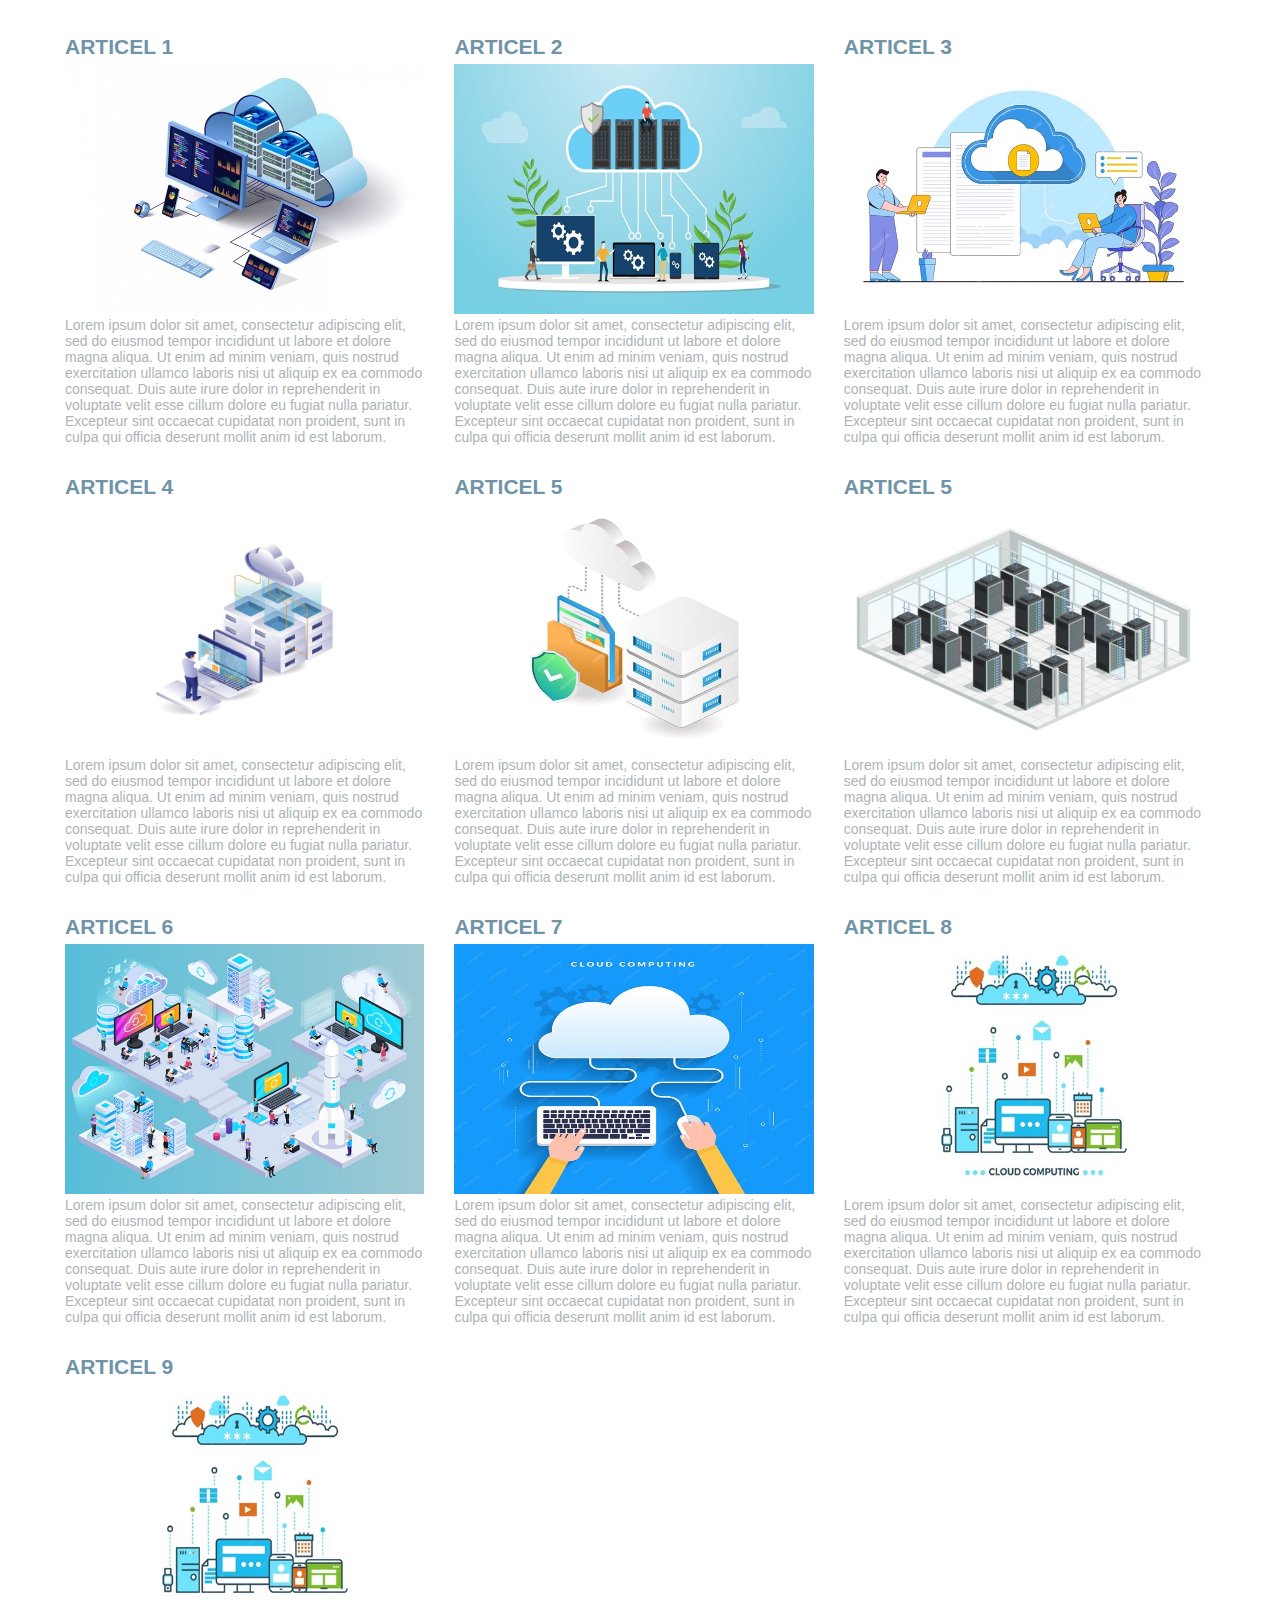
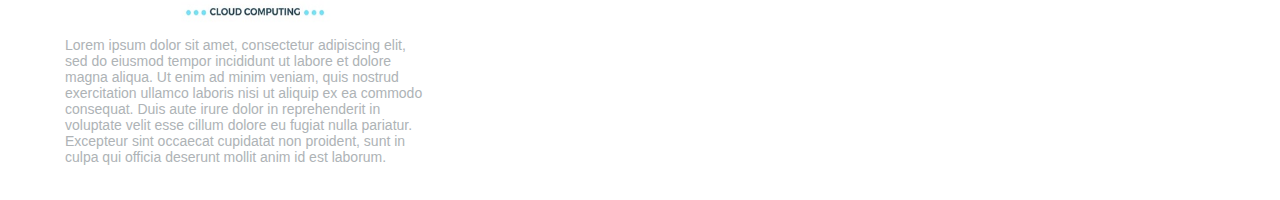
==== contact.html @ bf23ce4f "Push nr2" ====
<!DOCTYPE html>
<html lang="en">
<head>
    <meta charset="UTF-8">
    <meta name="viewport" content="width=device-width, initial-scale=1.0">
    <title>Contact</title>
    <link rel="stylesheet" href="assets/css/style.css">
</head>
<body>
    <div class="container contact">
        <header>
            <div class="topnav"></div>
            <div class="nav"></div>
            <div class="slider"></div>
        </header>

        <div class="feature">

        </div>
        <div class="articels">
            <div class="articel">
                <div class="atitle"><h2>Articel 1</h2></div>
                <div class="aimage"><img src="assets/imgs/1.jpg" alt="Aricel 1"></div>
                <div class="adescription"><p>Lorem ipsum dolor sit amet, consectetur adipiscing elit, sed do eiusmod tempor incididunt ut labore et dolore magna aliqua. Ut enim ad minim veniam, quis nostrud exercitation ullamco laboris nisi ut aliquip ex ea commodo consequat. Duis aute irure dolor in reprehenderit in voluptate velit esse cillum dolore eu fugiat nulla pariatur. Excepteur sint occaecat cupidatat non proident, sunt in culpa qui officia deserunt mollit anim id est laborum.</p></div>
            </div>
            <div class="articel">
                <div class="atitle"><h2>Articel 2</h2></div>
                <div class="aimage"><img src="assets/imgs/2.jpg" alt="Aricel 1"></div>
                <div class="adescription"><p>Lorem ipsum dolor sit amet, consectetur adipiscing elit, sed do eiusmod tempor incididunt ut labore et dolore magna aliqua. Ut enim ad minim veniam, quis nostrud exercitation ullamco laboris nisi ut aliquip ex ea commodo consequat. Duis aute irure dolor in reprehenderit in voluptate velit esse cillum dolore eu fugiat nulla pariatur. Excepteur sint occaecat cupidatat non proident, sunt in culpa qui officia deserunt mollit anim id est laborum.</p></div>
            </div>
            <div class="articel">
                <div class="atitle"><h2>Articel 3</h2></div>
                <div class="aimage"><img src="assets/imgs/3.jpg" alt="Aricel 1"></div>
                <div class="adescription"><p>Lorem ipsum dolor sit amet, consectetur adipiscing elit, sed do eiusmod tempor incididunt ut labore et dolore magna aliqua. Ut enim ad minim veniam, quis nostrud exercitation ullamco laboris nisi ut aliquip ex ea commodo consequat. Duis aute irure dolor in reprehenderit in voluptate velit esse cillum dolore eu fugiat nulla pariatur. Excepteur sint occaecat cupidatat non proident, sunt in culpa qui officia deserunt mollit anim id est laborum.</p></div>
            </div>
            <div class="articel">
                <div class="atitle"><h2>Articel 4</h2></div>
                <div class="aimage"><img src="assets/imgs/4.jpg" alt="Aricel 1"></div>
                <div class="adescription"><p>Lorem ipsum dolor sit amet, consectetur adipiscing elit, sed do eiusmod tempor incididunt ut labore et dolore magna aliqua. Ut enim ad minim veniam, quis nostrud exercitation ullamco laboris nisi ut aliquip ex ea commodo consequat. Duis aute irure dolor in reprehenderit in voluptate velit esse cillum dolore eu fugiat nulla pariatur. Excepteur sint occaecat cupidatat non proident, sunt in culpa qui officia deserunt mollit anim id est laborum.</p></div>
            </div>
            <div class="articel">
                <div class="atitle"><h2>Articel 5</h2></div>
                <div class="aimage"><img src="assets/imgs/5.jpg" alt="Aricel 1"></div>
                <div class="adescription"><p>Lorem ipsum dolor sit amet, consectetur adipiscing elit, sed do eiusmod tempor incididunt ut labore et dolore magna aliqua. Ut enim ad minim veniam, quis nostrud exercitation ullamco laboris nisi ut aliquip ex ea commodo consequat. Duis aute irure dolor in reprehenderit in voluptate velit esse cillum dolore eu fugiat nulla pariatur. Excepteur sint occaecat cupidatat non proident, sunt in culpa qui officia deserunt mollit anim id est laborum.</p></div>
            </div>
            <div class="articel">
                <div class="atitle"><h2>Articel 5</h2></div>
                <div class="aimage"><img src="assets/imgs/6.jpg" alt="Aricel 1"></div>
                <div class="adescription"><p>Lorem ipsum dolor sit amet, consectetur adipiscing elit, sed do eiusmod tempor incididunt ut labore et dolore magna aliqua. Ut enim ad minim veniam, quis nostrud exercitation ullamco laboris nisi ut aliquip ex ea commodo consequat. Duis aute irure dolor in reprehenderit in voluptate velit esse cillum dolore eu fugiat nulla pariatur. Excepteur sint occaecat cupidatat non proident, sunt in culpa qui officia deserunt mollit anim id est laborum.</p></div>
            </div>
            <div class="articel">
                <div class="atitle"><h2>Articel 6</h2></div>
                <div class="aimage"><img src="assets/imgs/7.jpg" alt="Aricel 1"></div>
                <div class="adescription"><p>Lorem ipsum dolor sit amet, consectetur adipiscing elit, sed do eiusmod tempor incididunt ut labore et dolore magna aliqua. Ut enim ad minim veniam, quis nostrud exercitation ullamco laboris nisi ut aliquip ex ea commodo consequat. Duis aute irure dolor in reprehenderit in voluptate velit esse cillum dolore eu fugiat nulla pariatur. Excepteur sint occaecat cupidatat non proident, sunt in culpa qui officia deserunt mollit anim id est laborum.</p></div>
            </div>
            <div class="articel">
                <div class="atitle"><h2>Articel 7</h2></div>
                <div class="aimage"><img src="assets/imgs/8.jpg" alt="Aricel 1"></div>
                <div class="adescription"><p>Lorem ipsum dolor sit amet, consectetur adipiscing elit, sed do eiusmod tempor incididunt ut labore et dolore magna aliqua. Ut enim ad minim veniam, quis nostrud exercitation ullamco laboris nisi ut aliquip ex ea commodo consequat. Duis aute irure dolor in reprehenderit in voluptate velit esse cillum dolore eu fugiat nulla pariatur. Excepteur sint occaecat cupidatat non proident, sunt in culpa qui officia deserunt mollit anim id est laborum.</p></div>
            </div>
            <div class="articel">
                <div class="atitle"><h2>Articel 8</h2></div>
                <div class="aimage"><img src="assets/imgs/9.jpg" alt="Aricel 1"></div>
                <div class="adescription"><p>Lorem ipsum dolor sit amet, consectetur adipiscing elit, sed do eiusmod tempor incididunt ut labore et dolore magna aliqua. Ut enim ad minim veniam, quis nostrud exercitation ullamco laboris nisi ut aliquip ex ea commodo consequat. Duis aute irure dolor in reprehenderit in voluptate velit esse cillum dolore eu fugiat nulla pariatur. Excepteur sint occaecat cupidatat non proident, sunt in culpa qui officia deserunt mollit anim id est laborum.</p></div>
            </div>
            <div class="articel">
                <div class="atitle"><h2>Articel 9</h2></div>
                <div class="aimage"><img src="assets/imgs/9.jpg" alt="Aricel 1"></div>
                <div class="adescription"><p>Lorem ipsum dolor sit amet, consectetur adipiscing elit, sed do eiusmod tempor incididunt ut labore et dolore magna aliqua. Ut enim ad minim veniam, quis nostrud exercitation ullamco laboris nisi ut aliquip ex ea commodo consequat. Duis aute irure dolor in reprehenderit in voluptate velit esse cillum dolore eu fugiat nulla pariatur. Excepteur sint occaecat cupidatat non proident, sunt in culpa qui officia deserunt mollit anim id est laborum.</p></div>
            </div>
        </div>

        <footer>

        </footer>
    </div>
</body>
</html>
---- assets/css/style.css ----
*, *:before, *:after {
    margin: 0;
    padding: 0;
    box-sizing: border-box;
  }
body, html{
    font-size: 14px;
    width: 100%;
    height: 100%;
    background: #8E2DE2;  /* fallback for old browsers */
    background: -webkit-linear-gradient(to right, #4A00E0, #8E2DE2);  /* Chrome 10-25, Safari 5.1-6 */
    background: linear-gradient(to right, #4A00E0, #8E2DE2); /* W3C, IE 10+/ Edge, Firefox 16+, Chrome 26+, Opera 12+, Safari 7+ */
    box-sizing: border-box;
}
ul li a,
a,
body,
span,
text {
    font-family: Poppins, sans-serif
}

header ul > li {
    list-style: none;
    float: left;
    margin: 10px 10px auto;
}

.pastro{
    clear: both;
}

.hide{
    display:none;
 }



.container{
    margin: auto;
    width: 100%;
    background-color: white;
}
header{

}
.topnav{
    margin: auto;
    width: 100%;
    max-height: 20px;

}
.topnavl{
    margin: 0 0 0 10px;

}
.topnavr {
    float: right;
    margin: 0 10px 0 0;

}
.topnav p {
    float: left;
    text-transform: uppercase;
    font-size: 10px;
    margin: 5px auto;
}
.topnav span, .topnav a {
    text-transform: uppercase;
    font-size: 10px;
    margin: 5px auto;
}

.logo {
    margin: 10px 0 0 0;
}

.logo img {
    width: 200px;
    float: left;
}
.nav {
    float: right;
    margin: 0 10px ;
}
.nav li a {
    text-decoration: none;
    text-transform: uppercase;
    color: #626262;
}
.slider{}

.feature{
    margin: auto;
    width: 100%;
}

.featurediv{
    display: flex;
    flex-wrap: nowrap;
    justify-content: center;
    
    
}

.featureitem{
    margin: 0 20px 20px 20px;
    border: 2px solid #4A00E0;
    border-radius: 8px;
    padding: 40px;
}

.front-page{
    width: 80%;
}


.articels{
    width: 100%;
    display: flex;
    flex-wrap: wrap;
    padding: 20px 50px 20px 50px;
    flex-grow: 1
}

.articel{

    width: 33%;
    height: auto;
    padding: 15px;


}
.atitle{
    padding-bottom: 5px;
}
.atitle h2{
    color: #6f93a8;
    font-family: 'Segoe UI', Tahoma, Geneva, Verdana, sans-serif;
    text-transform:uppercase;
}
.aimage {}
.aimage img {
        width: 100%;
        height: 250px;
}
.adescription{
    font-size: 14px;
    font-family: 'Segoe UI', Tahoma, Geneva, Verdana, sans-serif;
    color: #aeb3b6;
}

.login-page{
    width: 20%;
    height: 100%;
    float: right;
    margin: 0 60px 0 0;
    padding: 10px;

}
@media screen and (max-width:900px) {
    .login-page{
        margin: 20px 20px 20px 20px;
        width: 90%;
        height: 100%;
    }
}
.login{
    display: block;
    margin: auto;
    padding: 60px 25px 60px 25px;
    
    background: #FFF;
    

}
.loginheader{
    display: block;
    height: 100%;
    width: 100%;
    margin: 10px;

}
.loginform{

    margin: 10px;
    padding: 5px;
}

.form-group{
    margin-bottom: 15px;
}
.form-control{
    display: block;
    width: 100%;
    height: 34px;
    padding: 6px 12px;
    font-size: 14px;
    border: 1px solid #ccc;

}

.btn {
    font-size: 14px;
    font-weight: 400;
    text-align: center;
    border: 1px solid #000 transparent;
    padding: 6px 12px;
    box-shadow:  none !important;
}
.btn-block{
    display: block;
    width: 100%;
}
.btn-rreth{
    display: block;
    width: 50%;
    padding: 5px;
    border-radius: 5px;
    margin-top: 20px;
}
.btn-thjesht{
    background-color: #fff;
    color: #626262;

}
.btn-mir{
    color: #fff;;
    background-color: #4A00E0;
    border-color: #8E2DE2;
}
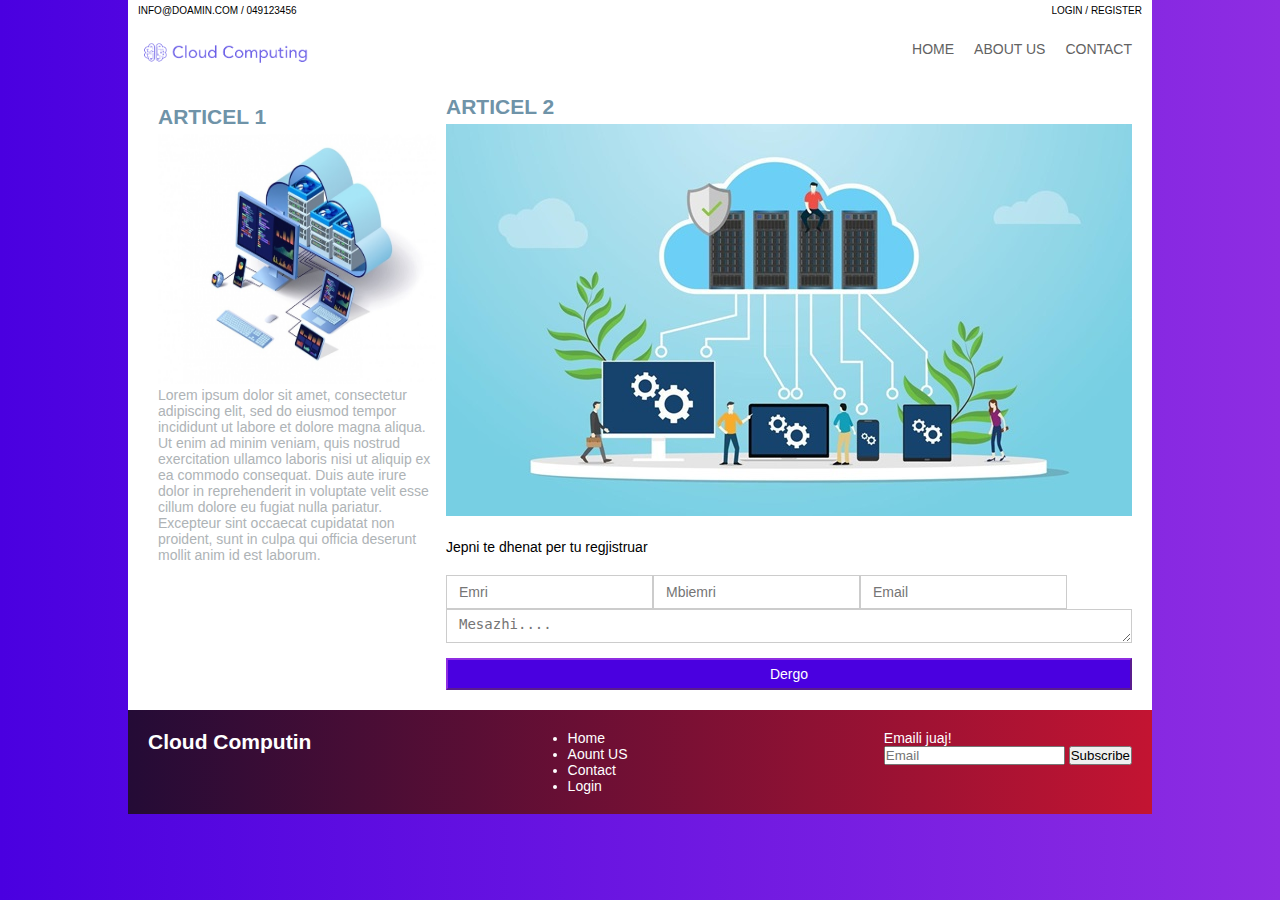
==== commit b4cd513e: "Commit #3" ====
--- a/contact.html
+++ b/contact.html
@@ -9,69 +9,79 @@
 <body>
     <div class="container contact">
         <header>
-            <div class="topnav"></div>
-            <div class="nav"></div>
+            <div class="topnav">
+                <div class="topnavl">
+                    <p><span>info@doamin.com</span> / 049123456</p>
+                </div>
+                <div class="topnavc"></div>
+                <div class="topnavr">
+                    <p><a>Login</a> / <a>register</a></p>
+                </div>
+            </div>
+            <div class="pastro"></div>
+            <div class="logo"><img src="assets/imgs/logo.png"/></div>
+            <div class="nav">
+                <ul>
+                    <li><a href="index.html">Home</a></li>
+                    <li><a href="aboutis.html">About US</a></li>
+                    <li><a href="contact.html">Contact</a></li>
+                </ul>
+            </div>
             <div class="slider"></div>
         </header>
-
-        <div class="feature">
-
-        </div>
-        <div class="articels">
-            <div class="articel">
+        <div class="pastro"></div>
+        <div class="contactp">
+            <div class="contacta">
                 <div class="atitle"><h2>Articel 1</h2></div>
                 <div class="aimage"><img src="assets/imgs/1.jpg" alt="Aricel 1"></div>
                 <div class="adescription"><p>Lorem ipsum dolor sit amet, consectetur adipiscing elit, sed do eiusmod tempor incididunt ut labore et dolore magna aliqua. Ut enim ad minim veniam, quis nostrud exercitation ullamco laboris nisi ut aliquip ex ea commodo consequat. Duis aute irure dolor in reprehenderit in voluptate velit esse cillum dolore eu fugiat nulla pariatur. Excepteur sint occaecat cupidatat non proident, sunt in culpa qui officia deserunt mollit anim id est laborum.</p></div>
             </div>
-            <div class="articel">
+            <div class="kontakta">
                 <div class="atitle"><h2>Articel 2</h2></div>
-                <div class="aimage"><img src="assets/imgs/2.jpg" alt="Aricel 1"></div>
-                <div class="adescription"><p>Lorem ipsum dolor sit amet, consectetur adipiscing elit, sed do eiusmod tempor incididunt ut labore et dolore magna aliqua. Ut enim ad minim veniam, quis nostrud exercitation ullamco laboris nisi ut aliquip ex ea commodo consequat. Duis aute irure dolor in reprehenderit in voluptate velit esse cillum dolore eu fugiat nulla pariatur. Excepteur sint occaecat cupidatat non proident, sunt in culpa qui officia deserunt mollit anim id est laborum.</p></div>
-            </div>
-            <div class="articel">
-                <div class="atitle"><h2>Articel 3</h2></div>
-                <div class="aimage"><img src="assets/imgs/3.jpg" alt="Aricel 1"></div>
-                <div class="adescription"><p>Lorem ipsum dolor sit amet, consectetur adipiscing elit, sed do eiusmod tempor incididunt ut labore et dolore magna aliqua. Ut enim ad minim veniam, quis nostrud exercitation ullamco laboris nisi ut aliquip ex ea commodo consequat. Duis aute irure dolor in reprehenderit in voluptate velit esse cillum dolore eu fugiat nulla pariatur. Excepteur sint occaecat cupidatat non proident, sunt in culpa qui officia deserunt mollit anim id est laborum.</p></div>
-            </div>
-            <div class="articel">
-                <div class="atitle"><h2>Articel 4</h2></div>
-                <div class="aimage"><img src="assets/imgs/4.jpg" alt="Aricel 1"></div>
-                <div class="adescription"><p>Lorem ipsum dolor sit amet, consectetur adipiscing elit, sed do eiusmod tempor incididunt ut labore et dolore magna aliqua. Ut enim ad minim veniam, quis nostrud exercitation ullamco laboris nisi ut aliquip ex ea commodo consequat. Duis aute irure dolor in reprehenderit in voluptate velit esse cillum dolore eu fugiat nulla pariatur. Excepteur sint occaecat cupidatat non proident, sunt in culpa qui officia deserunt mollit anim id est laborum.</p></div>
-            </div>
-            <div class="articel">
-                <div class="atitle"><h2>Articel 5</h2></div>
-                <div class="aimage"><img src="assets/imgs/5.jpg" alt="Aricel 1"></div>
-                <div class="adescription"><p>Lorem ipsum dolor sit amet, consectetur adipiscing elit, sed do eiusmod tempor incididunt ut labore et dolore magna aliqua. Ut enim ad minim veniam, quis nostrud exercitation ullamco laboris nisi ut aliquip ex ea commodo consequat. Duis aute irure dolor in reprehenderit in voluptate velit esse cillum dolore eu fugiat nulla pariatur. Excepteur sint occaecat cupidatat non proident, sunt in culpa qui officia deserunt mollit anim id est laborum.</p></div>
-            </div>
-            <div class="articel">
-                <div class="atitle"><h2>Articel 5</h2></div>
-                <div class="aimage"><img src="assets/imgs/6.jpg" alt="Aricel 1"></div>
-                <div class="adescription"><p>Lorem ipsum dolor sit amet, consectetur adipiscing elit, sed do eiusmod tempor incididunt ut labore et dolore magna aliqua. Ut enim ad minim veniam, quis nostrud exercitation ullamco laboris nisi ut aliquip ex ea commodo consequat. Duis aute irure dolor in reprehenderit in voluptate velit esse cillum dolore eu fugiat nulla pariatur. Excepteur sint occaecat cupidatat non proident, sunt in culpa qui officia deserunt mollit anim id est laborum.</p></div>
-            </div>
-            <div class="articel">
-                <div class="atitle"><h2>Articel 6</h2></div>
-                <div class="aimage"><img src="assets/imgs/7.jpg" alt="Aricel 1"></div>
-                <div class="adescription"><p>Lorem ipsum dolor sit amet, consectetur adipiscing elit, sed do eiusmod tempor incididunt ut labore et dolore magna aliqua. Ut enim ad minim veniam, quis nostrud exercitation ullamco laboris nisi ut aliquip ex ea commodo consequat. Duis aute irure dolor in reprehenderit in voluptate velit esse cillum dolore eu fugiat nulla pariatur. Excepteur sint occaecat cupidatat non proident, sunt in culpa qui officia deserunt mollit anim id est laborum.</p></div>
-            </div>
-            <div class="articel">
-                <div class="atitle"><h2>Articel 7</h2></div>
-                <div class="aimage"><img src="assets/imgs/8.jpg" alt="Aricel 1"></div>
-                <div class="adescription"><p>Lorem ipsum dolor sit amet, consectetur adipiscing elit, sed do eiusmod tempor incididunt ut labore et dolore magna aliqua. Ut enim ad minim veniam, quis nostrud exercitation ullamco laboris nisi ut aliquip ex ea commodo consequat. Duis aute irure dolor in reprehenderit in voluptate velit esse cillum dolore eu fugiat nulla pariatur. Excepteur sint occaecat cupidatat non proident, sunt in culpa qui officia deserunt mollit anim id est laborum.</p></div>
-            </div>
-            <div class="articel">
-                <div class="atitle"><h2>Articel 8</h2></div>
-                <div class="aimage"><img src="assets/imgs/9.jpg" alt="Aricel 1"></div>
-                <div class="adescription"><p>Lorem ipsum dolor sit amet, consectetur adipiscing elit, sed do eiusmod tempor incididunt ut labore et dolore magna aliqua. Ut enim ad minim veniam, quis nostrud exercitation ullamco laboris nisi ut aliquip ex ea commodo consequat. Duis aute irure dolor in reprehenderit in voluptate velit esse cillum dolore eu fugiat nulla pariatur. Excepteur sint occaecat cupidatat non proident, sunt in culpa qui officia deserunt mollit anim id est laborum.</p></div>
-            </div>
-            <div class="articel">
-                <div class="atitle"><h2>Articel 9</h2></div>
-                <div class="aimage"><img src="assets/imgs/9.jpg" alt="Aricel 1"></div>
-                <div class="adescription"><p>Lorem ipsum dolor sit amet, consectetur adipiscing elit, sed do eiusmod tempor incididunt ut labore et dolore magna aliqua. Ut enim ad minim veniam, quis nostrud exercitation ullamco laboris nisi ut aliquip ex ea commodo consequat. Duis aute irure dolor in reprehenderit in voluptate velit esse cillum dolore eu fugiat nulla pariatur. Excepteur sint occaecat cupidatat non proident, sunt in culpa qui officia deserunt mollit anim id est laborum.</p></div>
+                <div class=""><img src="assets/imgs/2.jpg" alt="Aricel 1"></div>
+                <div class="kontaktforma">
+                    <form name="kontakt" method="post" id="kontaktforma" action="">
+                        <p style="margin:20px 0 20px 0">Jepni te dhenat per tu regjistruar</p>
+                        <div class="form-group njerresht">
+                            <input class="form-control" type="text" placeholder="Emri" required>
+                        </div>
+                        <div class="form-group njerresht">
+                            <input class="form-control" type="text" placeholder="Mbiemri" required>
+                        </div>
+                        <div class="form-group njerresht">
+                            <input class="form-control " type="text" placeholder="Email" required>
+                        </div>
+                        <div class="form-group ">
+                            <textarea class="form-control" type="text" placeholder="Mesazhi...." required></textarea>
+                        </div>
+                        <button class="btn btn-mir btn-block" id="submit" type="submit" name="submit">Dergo</button>
+                    </form>
+
+                </div>
             </div>
         </div>
 
         <footer>
-
+            <div class="footeri">
+                <div class="footerleft">
+                    <h2>Cloud Computin</h2>
+                </div>
+                <div class="footercenter">
+                    <ul>
+                        <li>Home</li>
+                        <li>Aount US</li>
+                        <li>Contact</li>
+                        <li>Login</li>
+                    </ul>
+                </div>
+                <div class="footerright">
+                    <div class="subs">
+                        <p>Emaili juaj!</p>
+                        <input type="email" placeholder="Email">
+                        <button>Subscribe</button>
+                    </div>
+                </div>
+            </div>
         </footer>
     </div>
 </body>
--- a/assets/css/style.css
+++ b/assets/css/style.css
@@ -11,6 +11,7 @@
     background: -webkit-linear-gradient(to right, #4A00E0, #8E2DE2);  /* Chrome 10-25, Safari 5.1-6 */
     background: linear-gradient(to right, #4A00E0, #8E2DE2); /* W3C, IE 10+/ Edge, Firefox 16+, Chrome 26+, Opera 12+, Safari 7+ */
     box-sizing: border-box;
+    font-family: Poppins, sans-serif;
 }
 ul li a,
 a,
@@ -88,10 +89,19 @@
     text-transform: uppercase;
     color: #626262;
 }
-.slider{}
+.slider{
+    max-height: 500px;
+    background-image:  url("../imgs/7.jpg");
+    /*background-repeat: no-repeat; */
+}
+
+.slider img{
+    margin: auto;
+    height: 400px;
+}
 
 .feature{
-    margin: auto;
+    margin: 50px 0 50px 0;
     width: 100%;
 }
 
@@ -228,4 +238,43 @@
     color: #fff;;
     background-color: #4A00E0;
     border-color: #8E2DE2;
-}+}
+
+.contact{
+    width: 80%;
+}
+
+.contactp{
+    display: flex;
+    padding: 20px 20px 20px 20px;
+}
+.contacta{
+    margin: 10px;
+}
+
+.kontaktforma .njerresht{
+    float: left;
+    display: flex;
+    flex-wrap: wrap;
+    margin:auto;
+}
+
+footer{
+    height: auto;
+    padding: 20px;
+    background: #c31432;  /* fallback for old browsers */
+    background: -webkit-linear-gradient(to right, #240b36, #c31432);  /* Chrome 10-25, Safari 5.1-6 */
+    background: linear-gradient(to right, #240b36, #c31432); /* W3C, IE 10+/ Edge, Firefox 16+, Chrome 26+, Opera 12+, Safari 7+ */
+
+}
+
+.footeri {
+    display: flex;
+	flex-direction: row;
+	flex-wrap: wrap;
+	justify-content: space-between;
+	align-items: stretch;
+	align-content: stretch;
+    color: #fff;
+}
+
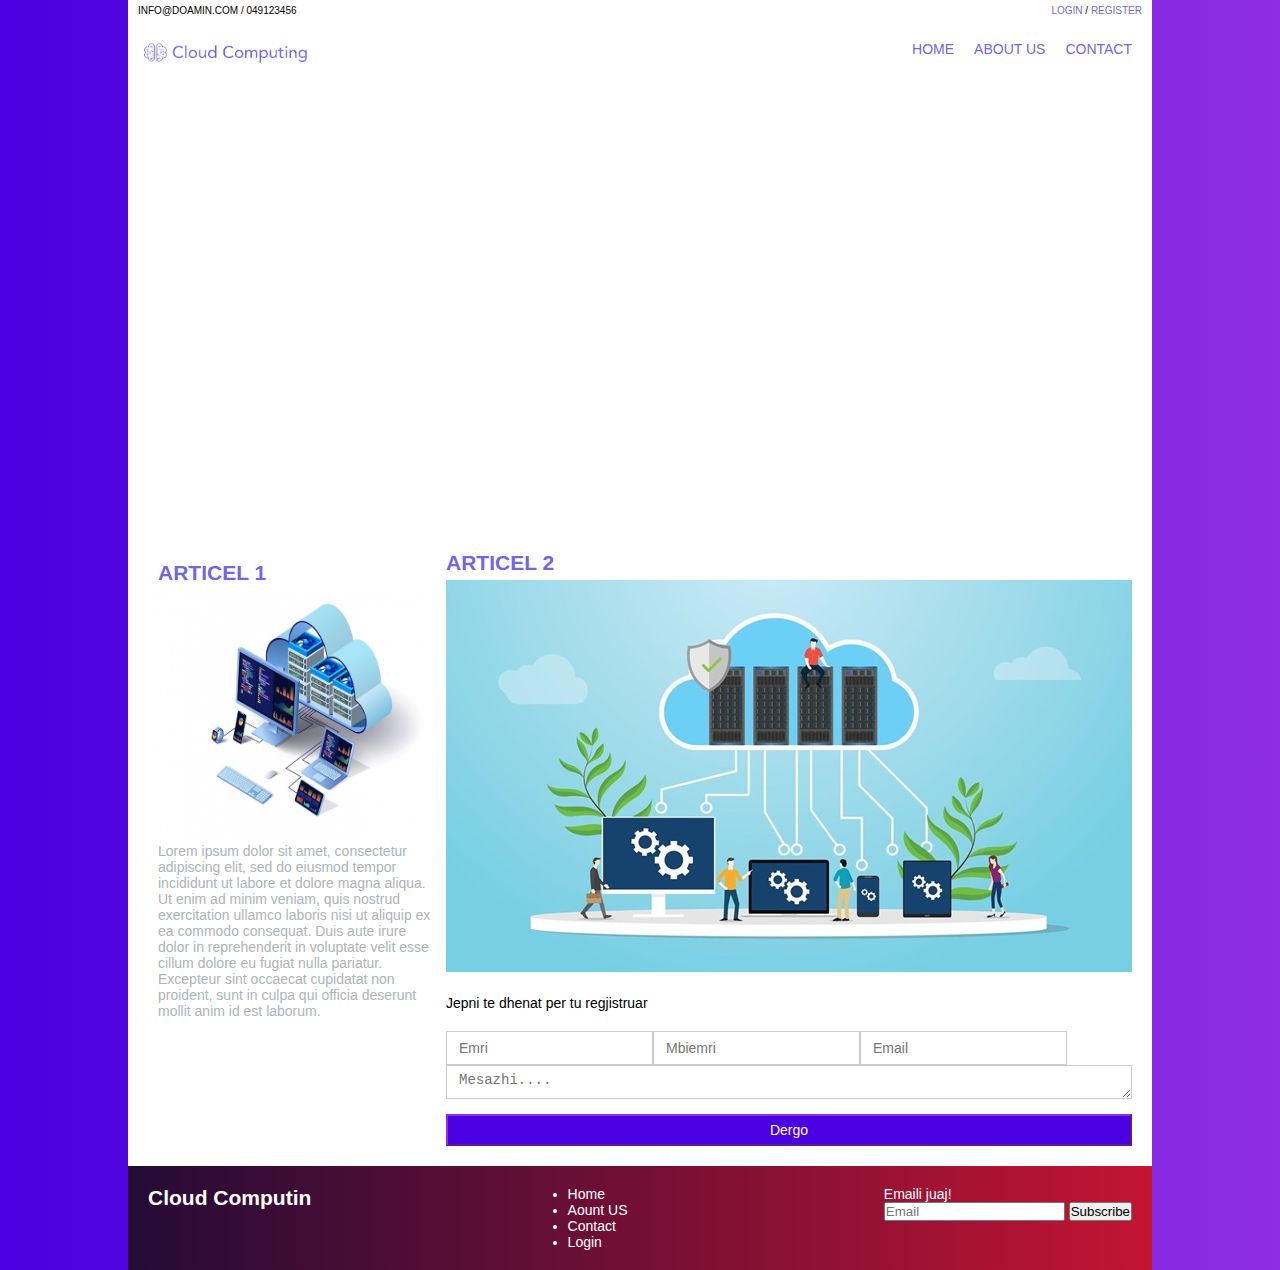
==== commit ba072bb5: "Validimi i formes se regjistrimit dhe shfaqja e slideri" ====
--- a/contact.html
+++ b/contact.html
@@ -23,7 +23,7 @@
             <div class="nav">
                 <ul>
                     <li><a href="index.html">Home</a></li>
-                    <li><a href="aboutis.html">About US</a></li>
+                    <li><a href="aboutus.html">About US</a></li>
                     <li><a href="contact.html">Contact</a></li>
                 </ul>
             </div>
--- a/assets/css/style.css
+++ b/assets/css/style.css
@@ -66,6 +66,10 @@
     font-size: 10px;
     margin: 5px auto;
 }
+.topnavr a {
+	text-decoration:none;
+	color: #6356e5ee
+}
 .topnav span, .topnav a {
     text-transform: uppercase;
     font-size: 10px;
@@ -87,17 +91,21 @@
 .nav li a {
     text-decoration: none;
     text-transform: uppercase;
-    color: #626262;
+    color: #6356e5ee;
 }
 .slider{
-    max-height: 500px;
-    background-image:  url("../imgs/7.jpg");
+	width: 100%;
+	height: 500px;
+
+
     /*background-repeat: no-repeat; */
 }
 
 .slider img{
-    margin: auto;
-    height: 400px;
+	width: 100%;
+    height: 100%;
+	object-fit: fill;
+	
 }
 
 .feature{
@@ -145,7 +153,7 @@
     padding-bottom: 5px;
 }
 .atitle h2{
-    color: #6f93a8;
+    color: #6356e5ee;
     font-family: 'Segoe UI', Tahoma, Geneva, Verdana, sans-serif;
     text-transform:uppercase;
 }
@@ -191,10 +199,20 @@
     margin: 10px;
 
 }
+.loginheader img {
+	width:100%;
+	height:100%;
+}
 .loginform{
 
     margin: 10px;
     padding: 5px;
+}
+
+.fomrerror{
+	padding:5px;
+	color:red;
+	font-size:10px;
 }
 
 .form-group{
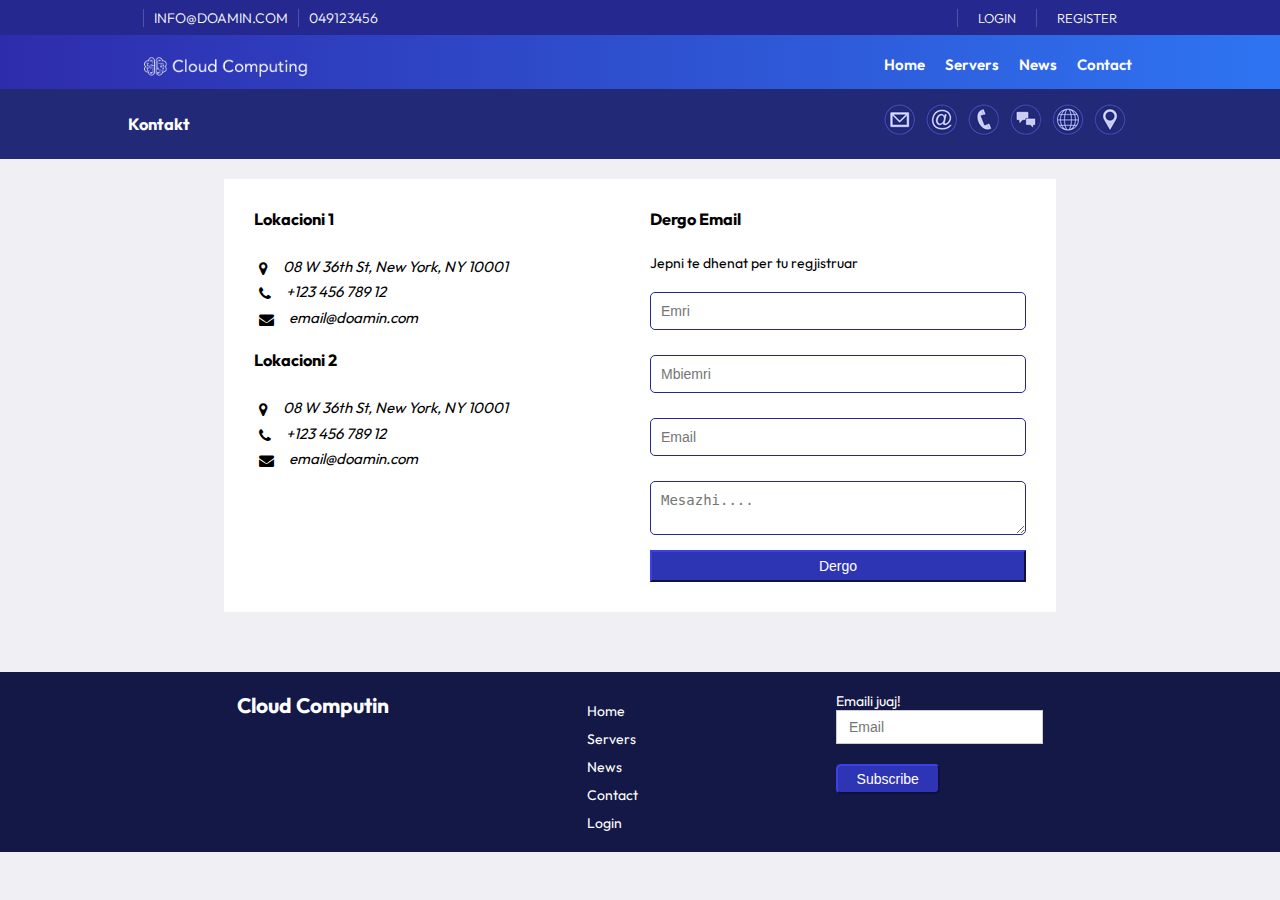
==== commit 1066b323: "Ndryshime ne css, respnsive, edhe disa ndryshume ne js e fundit" ====
--- a/contact.html
+++ b/contact.html
@@ -5,71 +5,105 @@
     <meta name="viewport" content="width=device-width, initial-scale=1.0">
     <title>Contact</title>
     <link rel="stylesheet" href="assets/css/style.css">
+    <link rel="stylesheet" href="https://cdnjs.cloudflare.com/ajax/libs/font-awesome/4.7.0/css/font-awesome.min.css">
 </head>
 <body>
-    <div class="container contact">
+    <div class="container front-page">
         <header>
             <div class="topnav">
-                <div class="topnavl">
-                    <p><span>info@doamin.com</span> / 049123456</p>
-                </div>
-                <div class="topnavc"></div>
-                <div class="topnavr">
-                    <p><a>Login</a> / <a>register</a></p>
+                <div class="container width80">
+                    <div class="topnavl">
+                        <div class="topbarw">
+                            <p>info@doamin.com</p><p>049123456</p>
+                        </div>
+                    </div>
+                    <div class="topnavr">
+                        <div class="topbarw">
+                            <p><a href="login.html">Login</a></p><p><a href="login.html">register</a></p>
+                        </div>
+                    </div>
                 </div>
             </div>
             <div class="pastro"></div>
-            <div class="logo"><img src="assets/imgs/logo.png"/></div>
-            <div class="nav">
-                <ul>
-                    <li><a href="index.html">Home</a></li>
-                    <li><a href="aboutus.html">About US</a></li>
-                    <li><a href="contact.html">Contact</a></li>
-                </ul>
+            <div class="width80">
+                <div class="logo"><img src="assets/imgs/logow.png" /></div>
+                <div class="nav" id="navid">
+                    <ul>
+                        <li><a href="index.html">Home</a></li>
+                        <li><a href="servers.html">Servers</a></li>
+                        <li><a href="news.html">News</a></li>
+                        <li><a href="contact.html">Contact</a></li>
+                        <a href="javascript:void(0);" class="icon" onclick="navrespons()">
+                            <i class="fa fa-bars"></i>
+                        </a>
+                    </ul>
+                </div>
             </div>
-            <div class="slider"></div>
+            <div class="pastro"></div>
+            <div class="breadcrumbs">
+                <div class="width80">
+                    <div class="bcl"><h3>Kontakt</h3></div>
+                    <div class="bcr"><img src="assets/imgs/contactbc.jpg" /></div>
+                </div>
+
+            </div>
         </header>
-        <div class="pastro"></div>
-        <div class="contactp">
+        <div class="contactp width65">
             <div class="contacta">
-                <div class="atitle"><h2>Articel 1</h2></div>
-                <div class="aimage"><img src="assets/imgs/1.jpg" alt="Aricel 1"></div>
-                <div class="adescription"><p>Lorem ipsum dolor sit amet, consectetur adipiscing elit, sed do eiusmod tempor incididunt ut labore et dolore magna aliqua. Ut enim ad minim veniam, quis nostrud exercitation ullamco laboris nisi ut aliquip ex ea commodo consequat. Duis aute irure dolor in reprehenderit in voluptate velit esse cillum dolore eu fugiat nulla pariatur. Excepteur sint occaecat cupidatat non proident, sunt in culpa qui officia deserunt mollit anim id est laborum.</p></div>
+                <div class="atitle"><h3>Lokacioni 1</h3></div>
+                <div class="adresa">
+                    <address class="s1">
+                        <span><i class="fa fa-map-marker fa-lg"></i>08 W 36th St, New York, NY 10001</span>
+                        <span><i class="fa fa-phone fa-lg"></i>+123 456 789 12</span>
+                        <span><i class="fa fa-envelope fa-lg"></i>email@doamin.com</span>
+                    </address>
+                </div>
+                <div class="atitle"><h3>Lokacioni 2</h3></div>
+                <div class="adresa">
+                    <address class="s1">
+                        <span><i class="fa fa-map-marker fa-lg"></i>08 W 36th St, New York, NY 10001</span>
+                        <span><i class="fa fa-phone fa-lg"></i>+123 456 789 12</span>
+                        <span><i class="fa fa-envelope fa-lg"></i>email@doamin.com</span>
+                    </address>
+                </div>
             </div>
-            <div class="kontakta">
-                <div class="atitle"><h2>Articel 2</h2></div>
-                <div class=""><img src="assets/imgs/2.jpg" alt="Aricel 1"></div>
+            <div class="contacta">
+                <div class="atitle"><h3>Dergo Email</h3></div>
                 <div class="kontaktforma">
-                    <form name="kontakt" method="post" id="kontaktforma" action="">
+                    <form name="kontaktforma" class="kotaktforma" action="/kontakt" onsubmit="return validimikontakt()" method="post" id="kontaktforma">
                         <p style="margin:20px 0 20px 0">Jepni te dhenat per tu regjistruar</p>
                         <div class="form-group njerresht">
-                            <input class="form-control" type="text" placeholder="Emri" required>
+                            <input class="form-control" type="text" placeholder="Emri" id="emri">
+                            <p class="fomrerror" id="emrigabim"></p>
                         </div>
                         <div class="form-group njerresht">
-                            <input class="form-control" type="text" placeholder="Mbiemri" required>
+                            <input class="form-control" type="text" placeholder="Mbiemri" id="mbiemri">
+                            <p class="fomrerror" id="mbiemrigabim"></p>
                         </div>
                         <div class="form-group njerresht">
-                            <input class="form-control " type="text" placeholder="Email" required>
+                            <input class="form-control " type="text" placeholder="Email" id="email">
+                            <p class="fomrerror" id="emailgabim"></p>
                         </div>
                         <div class="form-group ">
-                            <textarea class="form-control" type="text" placeholder="Mesazhi...." required></textarea>
+                            <textarea class="form-control" type="text" placeholder="Mesazhi...."></textarea>
                         </div>
-                        <button class="btn btn-mir btn-block" id="submit" type="submit" name="submit">Dergo</button>
+                        <button class="btn btn-mir btn-block" id="submit" type="submit" name="submit" onclick="return validimikontakt()">Dergo</button>
                     </form>
 
                 </div>
             </div>
         </div>
-
+        <div class="pastro"></div>
         <footer>
-            <div class="footeri">
+            <div class="footeri width65">
                 <div class="footerleft">
                     <h2>Cloud Computin</h2>
                 </div>
                 <div class="footercenter">
                     <ul>
                         <li>Home</li>
-                        <li>Aount US</li>
+                        <li>Servers</li>
+                        <li>News</li>
                         <li>Contact</li>
                         <li>Login</li>
                     </ul>
@@ -77,12 +111,13 @@
                 <div class="footerright">
                     <div class="subs">
                         <p>Emaili juaj!</p>
-                        <input type="email" placeholder="Email">
-                        <button>Subscribe</button>
+                        <input class="form-control" type="email" placeholder="Email">
+                        <button class="btn btn-rreth btn-mir">Subscribe</button>
                     </div>
                 </div>
             </div>
         </footer>
     </div>
+    <script src="assets/js/scripts.js"></script>
 </body>
 </html>--- a/assets/css/style.css
+++ b/assets/css/style.css
@@ -1,30 +1,32 @@
+@import url('https://fonts.googleapis.com/css2?family=Outfit:ital,wght@0,300;0,400;0,500;0,600;0,700;0,800;0,900;1,300;1,400;1,500;1,600;1,700;1,800;1,900&display=swap');
+
 *, *:before, *:after {
     margin: 0;
     padding: 0;
     box-sizing: border-box;
+     --title-font: "Outfit", Helvetica, Arial, sans-serif;
+    --body-font: "Outfit", Helvetica, Arial, sans-serif;
   }
-body, html{
+body, html {
     font-size: 14px;
     width: 100%;
     height: 100%;
-    background: #8E2DE2;  /* fallback for old browsers */
-    background: -webkit-linear-gradient(to right, #4A00E0, #8E2DE2);  /* Chrome 10-25, Safari 5.1-6 */
-    background: linear-gradient(to right, #4A00E0, #8E2DE2); /* W3C, IE 10+/ Edge, Firefox 16+, Chrome 26+, Opera 12+, Safari 7+ */
-    box-sizing: border-box;
-    font-family: Poppins, sans-serif;
+    background: #F0F0F4;
 }
 ul li a,
 a,
 body,
 span,
 text {
-    font-family: Poppins, sans-serif
-}
+    font-family: "Outfit", Helvetica, Arial, sans-serif;
+}
+
 
 header ul > li {
     list-style: none;
     float: left;
     margin: 10px 10px auto;
+
 }
 
 .pastro{
@@ -35,44 +37,88 @@
     display:none;
  }
 
-
-
 .container{
     margin: auto;
     width: 100%;
-    background-color: white;
-}
-header{
-
-}
-.topnav{
-    margin: auto;
-    width: 100%;
-    max-height: 20px;
-
-}
-.topnavl{
-    margin: 0 0 0 10px;
-
-}
+}
+
+.container-login {
+    width: 100%;
+    height: 100%;
+    background-image: url('../imgs/loginpagebg.png');
+    background-repeat: no-repeat;
+    background-position: bottom;
+    background-position: left;
+}
+
+@media screen and (max-width:980px) {
+    .container-login {
+        display:none;
+    }
+}
+
+.width80 {
+    width: 80%;
+    margin: auto;
+}
+.width65 {
+    width: 65%;
+    margin: auto;
+}
+header {
+    background-image: linear-gradient(to right, #2E2CAC, #2E74F2);
+    color: #fff;
+}
+.topnav {
+    margin: auto;
+    height:35px;
+    background-color: #25288e;
+    padding: 5px 0 5px 0;
+}
+.topnavl {
+    float:left;
+}
+
 .topnavr {
     float: right;
-    margin: 0 10px 0 0;
-
-}
+}
+
+@media screen and (max-width:600px) {
+    .topnavl {
+        display: none;
+    }
+
+    .width80 {
+        width:100%;
+    }
+
+}
+
+.topbarw {
+    font-size: 13px;
+    display: flex;
+    padding: 4px 15px;
+    font-weight: 300;
+    
+}
+
 .topnav p {
-    float: left;
     text-transform: uppercase;
-    font-size: 10px;
-    margin: 5px auto;
+    font-size: 14px;
+    margin: auto;
+    border-left: solid 1px rgba(255, 255, 255, .2);
+    padding: 0 10px 0 10px;
+    
 }
 .topnavr a {
-	text-decoration:none;
-	color: #6356e5ee
+    text-decoration: none;
+    color: #fff;
+    font-size: 14px;
+    padding: 0 10px 0 10px;
 }
 .topnav span, .topnav a {
     text-transform: uppercase;
-    font-size: 10px;
+    font-size: 13px;
     margin: 5px auto;
 }
 
@@ -90,22 +136,111 @@
 }
 .nav li a {
     text-decoration: none;
-    text-transform: uppercase;
-    color: #6356e5ee;
-}
-.slider{
-	width: 100%;
-	height: 500px;
-
-
-    /*background-repeat: no-repeat; */
-}
-
-.slider img{
-	width: 100%;
-    height: 100%;
-	object-fit: fill;
-	
+    color: #fff;
+    font-size:15px;
+    font-weight: 600;
+}
+
+.nav .icon {
+  display: none;
+}
+
+@media screen and (max-width: 620px) {
+    .nav li{
+        display: none;
+    }
+    .nav a.icon {
+        float: right;
+        display: block;
+        color: #fff;
+        margin:-40px 0 0 0;
+    }
+    .nav a {
+        float: none;
+        display: block;
+        text-align: left;
+    }
+
+    .nav a {
+        text-decoration: none;
+        color: #fff;
+        font-size: 15px;
+        font-weight: 600;
+    }
+
+    .topbarw {
+        padding: 0;
+    }
+
+    .topnav p {
+        text-transform: uppercase;
+        margin: 0;
+       
+    }
+
+    .topnavr a {
+        text-decoration: none;
+        color: #fff;
+        font-size: 14px;
+        padding: 0 10px 0 10px;
+        font-weight: 300;
+    }
+
+}
+@media screen and (max-width: 620px) {
+    header ul > li {
+        list-style: none;
+        float: none;
+        margin: 10px 10px auto;
+    }
+    .logo img {
+        width: 200px;
+        float: none;
+    }
+    .nav.responsive {
+        position:relative;
+    }
+    .top .icon {
+        position:relative;
+        
+        color:#fff;
+    }
+    header a {
+        float: none;
+        display: block;
+        text-align: left;
+    }
+    header a {
+        text-decoration: none;
+        text-align:center;
+        color: #fff;
+        font-size: 15px;
+        font-weight: 600;
+        padding:5px 0 5px 0;
+    }
+    .fa-bars {
+        color:#fff;
+    }
+}
+.slider {
+    height: calc(100vh - 5em) !important;
+}
+
+
+.slider img {
+    width: 100%;
+    height: calc(100vh - 5em) !important;
+}
+
+@media screen and (max-width:980px) {
+    .slider {
+        height: calc(40vh - 5em) !important;
+    }
+
+    .slider img {
+        width: 100%;
+        height: calc(40vh - 5em) !important;
+    }
 }
 
 .feature{
@@ -121,87 +256,221 @@
     
 }
 
-.featureitem{
+.featureitem {
     margin: 0 20px 20px 20px;
-    border: 2px solid #4A00E0;
-    border-radius: 8px;
     padding: 40px;
-}
-
-.front-page{
-    width: 80%;
+    background: #ffffff;
+    background-size: auto;
+    overflow: hidden;
+    position: relative;
+    border-radius: 10px;
+    -webkit-border-radius: 10px;
+    -moz-border-radius: 10px;
+    -webkit-box-shadow: 2px 2px 20px 0px rgba(0, 0, 0, 0.1);
+    -moz-box-shadow: 2px 2px 20px 0px rgba(0, 0, 0, 0.1);
+    box-shadow: 2px 2px 20px 0px rgba(0, 0, 0, 0.1);
+    text-align: center;
+}
+
+.featureitem p {
+    font-size: 14px;
+    line-height: 20px;
+    font-weight: 400;
+}
+
+.fcmimi {
+    margin: 10px 0 10px 0;
+}
+
+.fcmimi .num {
+    font-size:25px;
+    margin: 0 2px 0 10px;
+}
+
+.serversdiv {
+    display: flex;
+    flex-wrap: wrap;
+    justify-content: center;
+}
+
+.serveritem {
+    width: 31.33%;
+    margin: 0 10px 20px 10px;
+    padding: 40px;
+    background: #ffffff;
+    background-size: auto;
+    overflow: hidden;
+    position: relative;
+    border-radius: 10px;
+    -webkit-border-radius: 10px;
+    -moz-border-radius: 10px;
+    -webkit-box-shadow: 2px 2px 20px 0px rgba(0, 0, 0, 0.1);
+    -moz-box-shadow: 2px 2px 20px 0px rgba(0, 0, 0, 0.1);
+    box-shadow: 2px 2px 20px 0px rgba(0, 0, 0, 0.1);
+    text-align: center;
+}
+
+@media screen and (max-width:980px) {
+    .feature {
+        margin: 50px 0 50px 0;
+        width: 100%;
+    }
+
+    .featurediv {
+        display: flex;
+        flex-wrap: wrap;
+        justify-content: center;
+    }
+
+    .featureitem {
+        width: 100%;
+        margin: 0 20px 20px 20px;
+        padding: 40px;
+        background: #ffffff;
+        background-size: auto;
+        overflow: hidden;
+        position: relative;
+        border-radius: 10px;
+        -webkit-border-radius: 10px;
+        -moz-border-radius: 10px;
+        -webkit-box-shadow: 2px 2px 20px 0px rgba(0, 0, 0, 0.1);
+        -moz-box-shadow: 2px 2px 20px 0px rgba(0, 0, 0, 0.1);
+        box-shadow: 2px 2px 20px 0px rgba(0, 0, 0, 0.1);
+        text-align: center;
+    }
+
+    .featureitem p {
+        font-size: 14px;
+        line-height: 20px;
+        font-weight: 400;
+    }
+
+
+    .serveritem {
+        width: 100%;
+        margin: 0 10px 20px 10px;
+        padding: 40px;
+        background: #ffffff;
+        background-size: auto;
+        overflow: hidden;
+        position: relative;
+        border-radius: 10px;
+        -webkit-border-radius: 10px;
+        -moz-border-radius: 10px;
+        -webkit-box-shadow: 2px 2px 20px 0px rgba(0, 0, 0, 0.1);
+        -moz-box-shadow: 2px 2px 20px 0px rgba(0, 0, 0, 0.1);
+        box-shadow: 2px 2px 20px 0px rgba(0, 0, 0, 0.1);
+        text-align: center;
+    }
+
+}
+
+.front-page {
+    width: 100%;
 }
 
 
 .articels{
-    width: 100%;
+    margin:auto;
     display: flex;
     flex-wrap: wrap;
     padding: 20px 50px 20px 50px;
-    flex-grow: 1
-}
-
-.articel{
-
-    width: 33%;
+    flex-grow: 1;
+    background-color: white;
+
+}
+
+.articel {
+    /* width: 31%;
     height: auto;
-    padding: 15px;
-
-
-}
+    border-style: none;
+    box-shadow: 0 0 28px -14px rgba(139.5,139.5,139.5,.5);
+    transition: background .3s,border .3s,border-radius .3s,box-shadow .3s;
+    --e-column-margin-right: 15px;
+    --e-column-margin-left: 0px;
+    margin: 40px 15px 0 0;
+    padding: 40px 20px 40px 20px; */
+
+    flex: 0 0 auto;
+    width: 33.33333333%;
+    padding: 0 12px 0 12px;
+    margin-bottom:30px;
+}
+
+
 .atitle{
     padding-bottom: 5px;
 }
-.atitle h2{
-    color: #6356e5ee;
-    font-family: 'Segoe UI', Tahoma, Geneva, Verdana, sans-serif;
-    text-transform:uppercase;
+.atitle h2 {
+    color: #204056;
+    
+    text-transform: uppercase;
 }
 .aimage {}
 .aimage img {
+    width: 100%;
+    height:250px;
+    margin-bottom: 0px;
+    border-radius: 10px;
+    -moz-border-radius: 10px;
+    -webkit-border-radius: 10px;
+}
+.adescription {
+    font-size: 14px;
+    line-height: 20px;
+    font-weight: 400;
+    font-family: "Outfit", Helvetica, Arial, sans-serif;
+    color: #aeb3b6;
+    padding: 10px 10px 0 0;
+}
+
+
+
+@media screen and (max-width:980px) {
+    .articel {
         width: 100%;
-        height: 250px;
-}
-.adescription{
-    font-size: 14px;
-    font-family: 'Segoe UI', Tahoma, Geneva, Verdana, sans-serif;
-    color: #aeb3b6;
-}
-
-.login-page{
-    width: 20%;
-    height: 100%;
+        height: auto;
+        border-style: none;
+        --e-column-margin-right: 15px;
+        --e-column-margin-left: 0px;
+    }
+}
+
+.login-page {
+    width: 25%;
+    height: 100% !important;
     float: right;
     margin: 0 60px 0 0;
     padding: 10px;
-
-}
-@media screen and (max-width:900px) {
-    .login-page{
+}
+@media screen and (max-width:980px) {
+    .login-page {
         margin: 20px 20px 20px 20px;
         width: 90%;
-        height: 100%;
+        height: 100% !important;
+        float:none;
     }
 }
 .login{
     display: block;
     margin: auto;
     padding: 60px 25px 60px 25px;
-    
     background: #FFF;
+    width:auto;
+    height:100%;
     
 
 }
 .loginheader{
     display: block;
-    height: 100%;
+    height: auto;
     width: 100%;
     margin: 10px;
 
 }
 .loginheader img {
 	width:100%;
-	height:100%;
+	height:auto;
 }
 .loginform{
 
@@ -253,37 +522,149 @@
 
 }
 .btn-mir{
-    color: #fff;;
-    background-color: #4A00E0;
-    border-color: #8E2DE2;
-}
-
-.contact{
-    width: 80%;
+    color: #fff;
+    text-decoration:none;
+    background-color: #2e35b5;
+    border-color: #25298f;
+}
+
+.breadcrumbs {
+    background-color: #222976;
+    min-height: 70px;
+    overflow: auto;
+    height: auto;
+    margin: auto;
+    padding: 5px 0 0 0;
+    width: 100%;
+}
+
+.bcl {
+    margin: auto;
+    width: 50%;
+    float: left;
+    text-align: left;
+    padding: 20px 0 0 0;
+}
+.bcr {
+    margin: auto;
+    width: 50%;
+    float: left;
+    text-align: right;
+    padding: 5px 0 0 0;
+}
+
+@media screen and (max-width:680px) {
+    .bcl {
+        margin: auto;
+        width: 100%;
+        float: left;
+        text-align: center;
+        padding: 20px 0 0 0;
+    }
+
+    .bcr {
+        display:none;
+    }
+}
+
+.news {
+    margin: 20px auto;
+    display: flex;
+    flex-wrap: wrap;
+    padding: 20px 50px 20px 50px;
+    flex-grow: 1;
+    background-color: white;
+}
+
+.contact {
+    
 }
 
 .contactp{
     display: flex;
+    margin:20px auto;
     padding: 20px 20px 20px 20px;
-}
-.contacta{
-    margin: 10px;
-}
-
-.kontaktforma .njerresht{
-    float: left;
-    display: flex;
-    flex-wrap: wrap;
-    margin:auto;
-}
-
-footer{
+    background-color:#fff;
+}
+.contacta {
+    width: 50%;
+    padding: 10px;
+}
+
+@media screen and (max-width:960px) {
+    .contactp {
+        display: flex;
+        flex-wrap: wrap;
+        margin: 20px auto;
+        padding: 20px 20px 20px 20px;
+        background-color: #fff;
+    }
+    .contacta {
+        width: 100%;
+        margin: 10px;
+        float:left;
+
+    }
+}
+
+address {
+    margin: 20px 0 20px 0;
+}
+
+address span {
+    display: block;
+    margin-bottom: 10px;
+    font-size: 18px;
+    padding: 14.5px;
+    background: #f5f5f5;
+    border-radius: 300px;
+}
+
+address span i {
+    margin-top: 5px;
+    margin-left: 5px;
+    margin-right: 15px;
+}
+
+address.s1 span {
+    background: none;
+    margin: 0;
+    padding: 0;
+    font-size: 15px;
+    line-height: 1.7em;
+}
+
+address.s1 span i {
+    font-size: 15px;
+}
+
+
+
+
+.kotaktforma input[type="text"], .kotaktforma textarea, .kotaktforma input[type="email"], .kotaktforma select {
+    padding: 10px;
+    border-color: #25298f;
+    border-radius: 5px;
+    height: auto;
+    box-shadow: none;
+    -moz-box-shadow: none;
+    -webkit-box-shadow: none;
+    font-weight: 400;
+    font-size: 14px;
+}
+
+
+
+footer {
     height: auto;
     padding: 20px;
-    background: #c31432;  /* fallback for old browsers */
-    background: -webkit-linear-gradient(to right, #240b36, #c31432);  /* Chrome 10-25, Safari 5.1-6 */
-    background: linear-gradient(to right, #240b36, #c31432); /* W3C, IE 10+/ Edge, Firefox 16+, Chrome 26+, Opera 12+, Safari 7+ */
-
+    background: #141846;
+    margin: 40px 0 0 0;
+}
+
+footer ul > li {
+    list-style: none;
+    margin: 10px 10px auto;
 }
 
 .footeri {
@@ -296,3 +677,4 @@
     color: #fff;
 }
 
+
